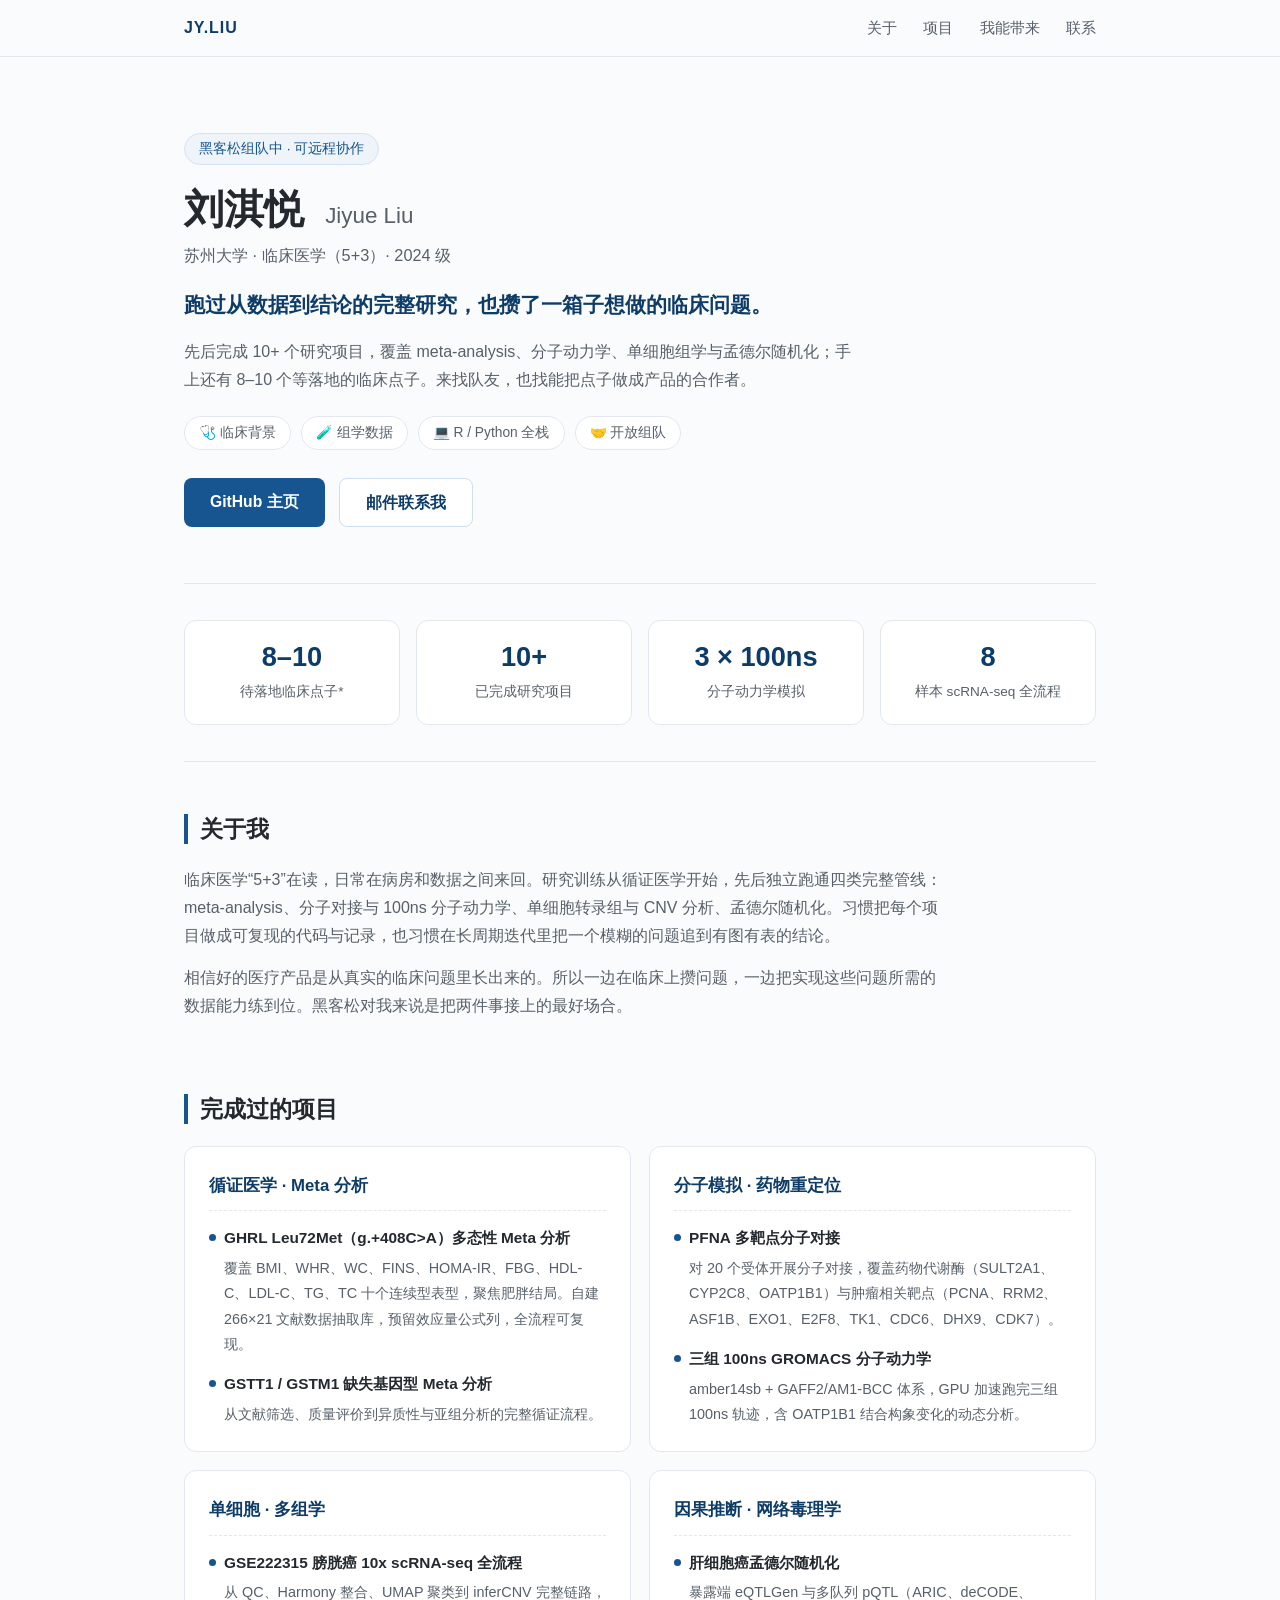
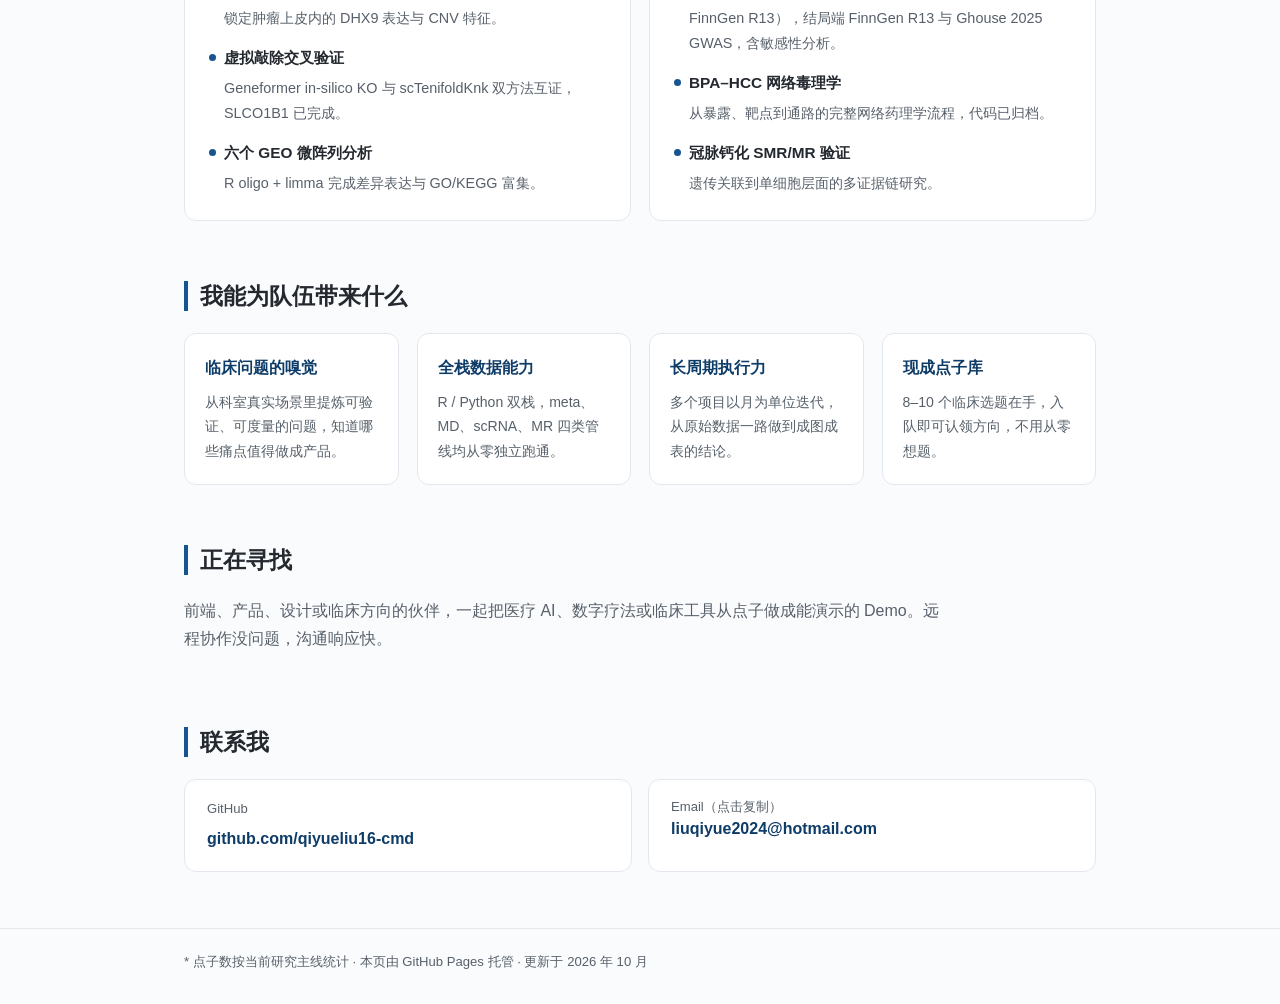
==== index.html @ ff5a7d8f "Hackathon team-up intro page" ====
<!DOCTYPE html>
<html lang="zh-CN">
<head>
    <meta charset="UTF-8">
    <meta name="viewport" content="width=device-width, initial-scale=1.0">
    <meta name="description" content="刘淇悦（Jiyue Liu）—— 苏州大学临床医学（5+3）学生，10+ 个已完成研究项目，8–10 个待落地临床点子，黑客松组队中。">
    <meta property="og:title" content="刘淇悦 Jiyue Liu · 黑客松组队自我介绍">
    <meta property="og:description" content="临床背景 + 组学数据全栈，10+ 个完成项目，8–10 个等落地的临床点子。">
    <meta property="og:type" content="profile">
    <title>刘淇悦 Jiyue Liu · 黑客松组队自我介绍</title>
    <link rel="stylesheet" href="styles.css">
</head>
<body>
    <nav class="topnav">
        <div class="wrap nav-inner">
            <a class="brand" href="#top">JY.LIU</a>
            <div class="nav-links">
                <a href="#about">关于</a>
                <a href="#projects">项目</a>
                <a href="#offer">我能带来</a>
                <a href="#contact">联系</a>
            </div>
        </div>
    </nav>

    <main class="wrap" id="top">
        <!-- Hero -->
        <section class="hero reveal">
            <p class="hero-kicker">黑客松组队中 · 可远程协作</p>
            <h1>刘淇悦 <span class="en">Jiyue Liu</span></h1>
            <p class="hero-role">苏州大学 · 临床医学（5+3）· 2024 级</p>
            <p class="hero-line">跑过从数据到结论的完整研究，也攒了一箱子想做的临床问题。</p>
            <p class="hero-sub">先后完成 10+ 个研究项目，覆盖 meta-analysis、分子动力学、单细胞组学与孟德尔随机化；手上还有 8–10 个等落地的临床点子。来找队友，也找能把点子做成产品的合作者。</p>
            <div class="hero-tags">
                <span class="tag">🩺 临床背景</span>
                <span class="tag">🧪 组学数据</span>
                <span class="tag">💻 R / Python 全栈</span>
                <span class="tag">🤝 开放组队</span>
            </div>
            <div class="hero-cta">
                <a class="btn btn-primary" href="https://github.com/qiyueliu16-cmd" target="_blank" rel="noopener">GitHub 主页</a>
                <a class="btn btn-ghost" href="mailto:liuqiyue2024@hotmail.com?subject=黑客松组队">邮件联系我</a>
            </div>
        </section>

        <!-- Stats -->
        <section class="stats reveal">
            <div class="stat">
                <span class="stat-num">8–10</span>
                <span class="stat-label">待落地临床点子*</span>
            </div>
            <div class="stat">
                <span class="stat-num">10+</span>
                <span class="stat-label">已完成研究项目</span>
            </div>
            <div class="stat">
                <span class="stat-num">3 × 100ns</span>
                <span class="stat-label">分子动力学模拟</span>
            </div>
            <div class="stat">
                <span class="stat-num">8</span>
                <span class="stat-label">样本 scRNA-seq 全流程</span>
            </div>
        </section>

        <!-- About -->
        <section id="about" class="section reveal">
            <h2>关于我</h2>
            <p class="prose">临床医学“5+3”在读，日常在病房和数据之间来回。研究训练从循证医学开始，先后独立跑通四类完整管线：meta-analysis、分子对接与 100ns 分子动力学、单细胞转录组与 CNV 分析、孟德尔随机化。习惯把每个项目做成可复现的代码与记录，也习惯在长周期迭代里把一个模糊的问题追到有图有表的结论。</p>
            <p class="prose">相信好的医疗产品是从真实的临床问题里长出来的。所以一边在临床上攒问题，一边把实现这些问题所需的数据能力练到位。黑客松对我来说是把两件事接上的最好场合。</p>
        </section>

        <!-- Projects -->
        <section id="projects" class="section reveal">
            <h2>完成过的项目</h2>
            <div class="grid">
                <article class="card">
                    <h3>循证医学 · Meta 分析</h3>
                    <div class="proj">
                        <h4>GHRL Leu72Met（g.+408C>A）多态性 Meta 分析</h4>
                        <p>覆盖 BMI、WHR、WC、FINS、HOMA-IR、FBG、HDL-C、LDL-C、TG、TC 十个连续型表型，聚焦肥胖结局。自建 266×21 文献数据抽取库，预留效应量公式列，全流程可复现。</p>
                    </div>
                    <div class="proj">
                        <h4>GSTT1 / GSTM1 缺失基因型 Meta 分析</h4>
                        <p>从文献筛选、质量评价到异质性与亚组分析的完整循证流程。</p>
                    </div>
                </article>

                <article class="card">
                    <h3>分子模拟 · 药物重定位</h3>
                    <div class="proj">
                        <h4>PFNA 多靶点分子对接</h4>
                        <p>对 20 个受体开展分子对接，覆盖药物代谢酶（SULT2A1、CYP2C8、OATP1B1）与肿瘤相关靶点（PCNA、RRM2、ASF1B、EXO1、E2F8、TK1、CDC6、DHX9、CDK7）。</p>
                    </div>
                    <div class="proj">
                        <h4>三组 100ns GROMACS 分子动力学</h4>
                        <p>amber14sb + GAFF2/AM1-BCC 体系，GPU 加速跑完三组 100ns 轨迹，含 OATP1B1 结合构象变化的动态分析。</p>
                    </div>
                </article>

                <article class="card">
                    <h3>单细胞 · 多组学</h3>
                    <div class="proj">
                        <h4>GSE222315 膀胱癌 10x scRNA-seq 全流程</h4>
                        <p>从 QC、Harmony 整合、UMAP 聚类到 inferCNV 完整链路，锁定肿瘤上皮内的 DHX9 表达与 CNV 特征。</p>
                    </div>
                    <div class="proj">
                        <h4>虚拟敲除交叉验证</h4>
                        <p>Geneformer in-silico KO 与 scTenifoldKnk 双方法互证，SLCO1B1 已完成。</p>
                    </div>
                    <div class="proj">
                        <h4>六个 GEO 微阵列分析</h4>
                        <p>R oligo + limma 完成差异表达与 GO/KEGG 富集。</p>
                    </div>
                </article>

                <article class="card">
                    <h3>因果推断 · 网络毒理学</h3>
                    <div class="proj">
                        <h4>肝细胞癌孟德尔随机化</h4>
                        <p>暴露端 eQTLGen 与多队列 pQTL（ARIC、deCODE、FinnGen R13），结局端 FinnGen R13 与 Ghouse 2025 GWAS，含敏感性分析。</p>
                    </div>
                    <div class="proj">
                        <h4>BPA–HCC 网络毒理学</h4>
                        <p>从暴露、靶点到通路的完整网络药理学流程，代码已归档。</p>
                    </div>
                    <div class="proj">
                        <h4>冠脉钙化 SMR/MR 验证</h4>
                        <p>遗传关联到单细胞层面的多证据链研究。</p>
                    </div>
                </article>
            </div>
        </section>

        <!-- Offer -->
        <section id="offer" class="section reveal">
            <h2>我能为队伍带来什么</h2>
            <div class="grid grid-4">
                <div class="offer">
                    <h4>临床问题的嗅觉</h4>
                    <p>从科室真实场景里提炼可验证、可度量的问题，知道哪些痛点值得做成产品。</p>
                </div>
                <div class="offer">
                    <h4>全栈数据能力</h4>
                    <p>R / Python 双栈，meta、MD、scRNA、MR 四类管线均从零独立跑通。</p>
                </div>
                <div class="offer">
                    <h4>长周期执行力</h4>
                    <p>多个项目以月为单位迭代，从原始数据一路做到成图成表的结论。</p>
                </div>
                <div class="offer">
                    <h4>现成点子库</h4>
                    <p>8–10 个临床选题在手，入队即可认领方向，不用从零想题。</p>
                </div>
            </div>
        </section>

        <!-- Looking for -->
        <section class="section reveal">
            <h2>正在寻找</h2>
            <p class="prose">前端、产品、设计或临床方向的伙伴，一起把医疗 AI、数字疗法或临床工具从点子做成能演示的 Demo。远程协作没问题，沟通响应快。</p>
        </section>

        <!-- Contact -->
        <section id="contact" class="section contact reveal">
            <h2>联系我</h2>
            <div class="contact-row">
                <a class="contact-item" href="https://github.com/qiyueliu16-cmd" target="_blank" rel="noopener">
                    <span class="contact-label">GitHub</span>
                    <span class="contact-value">github.com/qiyueliu16-cmd</span>
                </a>
                <button class="contact-item" id="copyEmail" type="button">
                    <span class="contact-label">Email（点击复制）</span>
                    <span class="contact-value">liuqiyue2024@hotmail.com</span>
                </button>
            </div>
        </section>
    </main>

    <footer class="footer">
        <div class="wrap">
            <p>* 点子数按当前研究主线统计 · 本页由 GitHub Pages 托管 · 更新于 2026 年 10 月</p>
        </div>
    </footer>

    <script src="script.js"></script>
</body>
</html>
---- styles.css ----
:root {
    --accent: #16558f;
    --accent-deep: #0e3c68;
    --accent-soft: #eef4fa;
    --text: #24292f;
    --text-soft: #57606a;
    --line: #e3e8ee;
    --bg: #fafbfc;
    --card: #ffffff;
    --radius: 12px;
}

* {
    margin: 0;
    padding: 0;
    box-sizing: border-box;
}

html {
    scroll-behavior: smooth;
}

body {
    font-family: -apple-system, BlinkMacSystemFont, "PingFang SC", "Hiragino Sans GB", "Microsoft YaHei", "Segoe UI", sans-serif;
    color: var(--text);
    background: var(--bg);
    line-height: 1.75;
    -webkit-font-smoothing: antialiased;
}

.wrap {
    max-width: 960px;
    margin: 0 auto;
    padding: 0 24px;
}

/* ---------- Top nav ---------- */
.topnav {
    position: sticky;
    top: 0;
    z-index: 10;
    background: rgba(250, 251, 252, 0.92);
    backdrop-filter: blur(8px);
    border-bottom: 1px solid var(--line);
}

.nav-inner {
    display: flex;
    justify-content: space-between;
    align-items: center;
    height: 56px;
}

.brand {
    font-weight: 700;
    letter-spacing: 0.06em;
    color: var(--accent-deep);
    text-decoration: none;
}

.nav-links a {
    margin-left: 22px;
    color: var(--text-soft);
    text-decoration: none;
    font-size: 0.92rem;
    transition: color 0.2s;
}

.nav-links a:hover {
    color: var(--accent);
}

/* ---------- Hero ---------- */
.hero {
    padding: 76px 0 56px;
    border-bottom: 1px solid var(--line);
}

.hero-kicker {
    display: inline-block;
    font-size: 0.85rem;
    color: var(--accent);
    background: var(--accent-soft);
    border: 1px solid #d5e4f2;
    border-radius: 999px;
    padding: 3px 14px;
    margin-bottom: 20px;
}

.hero h1 {
    font-size: 2.5rem;
    line-height: 1.2;
    margin-bottom: 8px;
}

.hero h1 .en {
    font-size: 1.4rem;
    font-weight: 500;
    color: var(--text-soft);
    margin-left: 10px;
}

.hero-role {
    color: var(--text-soft);
    font-size: 1.02rem;
    margin-bottom: 18px;
}

.hero-line {
    font-size: 1.3rem;
    font-weight: 600;
    color: var(--accent-deep);
    margin-bottom: 14px;
}

.hero-sub {
    max-width: 680px;
    color: var(--text-soft);
    margin-bottom: 22px;
}

.hero-tags {
    display: flex;
    flex-wrap: wrap;
    gap: 10px;
    margin-bottom: 28px;
}

.tag {
    font-size: 0.86rem;
    color: var(--text-soft);
    border: 1px solid var(--line);
    background: var(--card);
    border-radius: 999px;
    padding: 4px 14px;
}

.hero-cta {
    display: flex;
    flex-wrap: wrap;
    gap: 14px;
}

.btn {
    display: inline-block;
    text-decoration: none;
    font-size: 0.98rem;
    font-weight: 600;
    border-radius: 8px;
    padding: 10px 26px;
    transition: transform 0.15s, box-shadow 0.15s;
}

.btn:active {
    transform: translateY(1px);
}

.btn-primary {
    background: var(--accent);
    color: #fff;
}

.btn-primary:hover {
    background: var(--accent-deep);
    box-shadow: 0 4px 14px rgba(22, 85, 143, 0.25);
}

.btn-ghost {
    background: var(--card);
    color: var(--accent-deep);
    border: 1px solid #cfdeee;
}

.btn-ghost:hover {
    border-color: var(--accent);
}

/* ---------- Stats ---------- */
.stats {
    display: grid;
    grid-template-columns: repeat(4, 1fr);
    gap: 16px;
    padding: 36px 0;
    border-bottom: 1px solid var(--line);
}

.stat {
    background: var(--card);
    border: 1px solid var(--line);
    border-radius: var(--radius);
    padding: 20px 18px;
    text-align: center;
}

.stat-num {
    display: block;
    font-size: 1.7rem;
    font-weight: 700;
    color: var(--accent-deep);
    line-height: 1.2;
}

.stat-label {
    display: block;
    font-size: 0.85rem;
    color: var(--text-soft);
    margin-top: 6px;
}

/* ---------- Sections ---------- */
.section {
    padding: 52px 0 8px;
}

.section h2 {
    font-size: 1.45rem;
    margin-bottom: 22px;
    padding-left: 12px;
    border-left: 4px solid var(--accent);
    line-height: 1.3;
}

.prose {
    max-width: 760px;
    color: var(--text-soft);
    margin-bottom: 14px;
}

/* ---------- Project cards ---------- */
.grid {
    display: grid;
    grid-template-columns: 1fr 1fr;
    gap: 18px;
}

.grid-4 {
    grid-template-columns: repeat(4, 1fr);
}

.card {
    background: var(--card);
    border: 1px solid var(--line);
    border-radius: var(--radius);
    padding: 24px;
}

.card > h3 {
    font-size: 1.05rem;
    color: var(--accent-deep);
    margin-bottom: 14px;
    padding-bottom: 10px;
    border-bottom: 1px dashed var(--line);
}

.proj + .proj {
    margin-top: 14px;
}

.proj h4 {
    font-size: 0.96rem;
    margin-bottom: 4px;
}

.proj h4::before {
    content: "";
    display: inline-block;
    width: 7px;
    height: 7px;
    border-radius: 50%;
    background: var(--accent);
    margin-right: 8px;
    vertical-align: 2px;
}

.proj p {
    font-size: 0.9rem;
    color: var(--text-soft);
    padding-left: 15px;
}

/* ---------- Offer ---------- */
.offer {
    background: var(--card);
    border: 1px solid var(--line);
    border-radius: var(--radius);
    padding: 20px;
}

.offer h4 {
    font-size: 0.98rem;
    color: var(--accent-deep);
    margin-bottom: 8px;
}

.offer p {
    font-size: 0.88rem;
    color: var(--text-soft);
}

/* ---------- Contact ---------- */
.contact {
    padding-bottom: 56px;
}

.contact-row {
    display: flex;
    flex-wrap: wrap;
    gap: 16px;
}

.contact-item {
    flex: 1;
    min-width: 260px;
    display: flex;
    flex-direction: column;
    gap: 4px;
    text-align: left;
    background: var(--card);
    border: 1px solid var(--line);
    border-radius: var(--radius);
    padding: 18px 22px;
    text-decoration: none;
    cursor: pointer;
    font-family: inherit;
    transition: border-color 0.2s;
}

.contact-item:hover {
    border-color: var(--accent);
}

.contact-label {
    font-size: 0.82rem;
    color: var(--text-soft);
}

.contact-value {
    font-size: 1rem;
    font-weight: 600;
    color: var(--accent-deep);
}

/* ---------- Footer ---------- */
.footer {
    border-top: 1px solid var(--line);
    padding: 22px 0 30px;
}

.footer p {
    font-size: 0.82rem;
    color: var(--text-soft);
}

/* ---------- Reveal animation ---------- */
.reveal {
    opacity: 0;
    transform: translateY(14px);
    transition: opacity 0.5s ease, transform 0.5s ease;
}

.reveal.visible {
    opacity: 1;
    transform: none;
}

/* ---------- Responsive ---------- */
@media (max-width: 760px) {
    .hero {
        padding: 52px 0 44px;
    }

    .hero h1 {
        font-size: 1.9rem;
    }

    .hero h1 .en {
        display: block;
        margin-left: 0;
        font-size: 1.1rem;
    }

    .hero-line {
        font-size: 1.12rem;
    }

    .stats {
        grid-template-columns: 1fr 1fr;
    }

    .grid,
    .grid-4 {
        grid-template-columns: 1fr;
    }

    .nav-links a {
        margin-left: 14px;
        font-size: 0.86rem;
    }
}
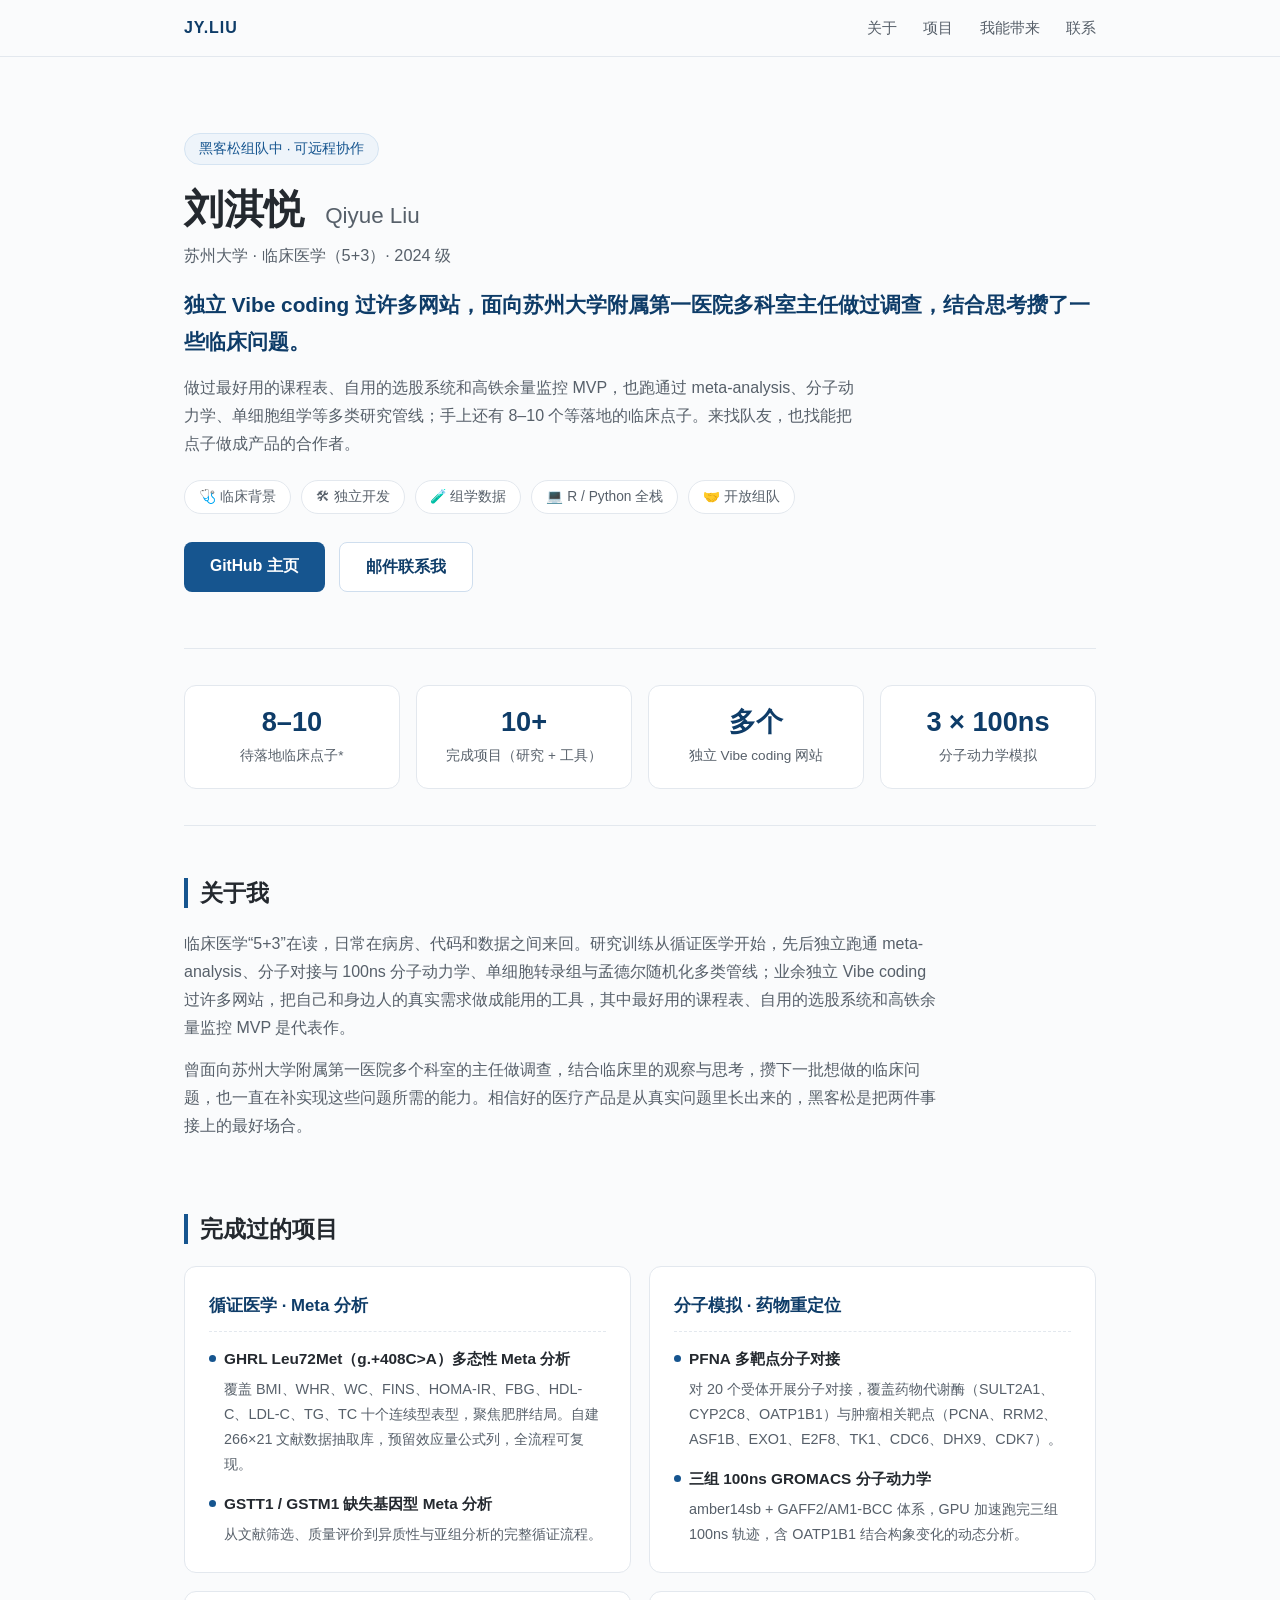
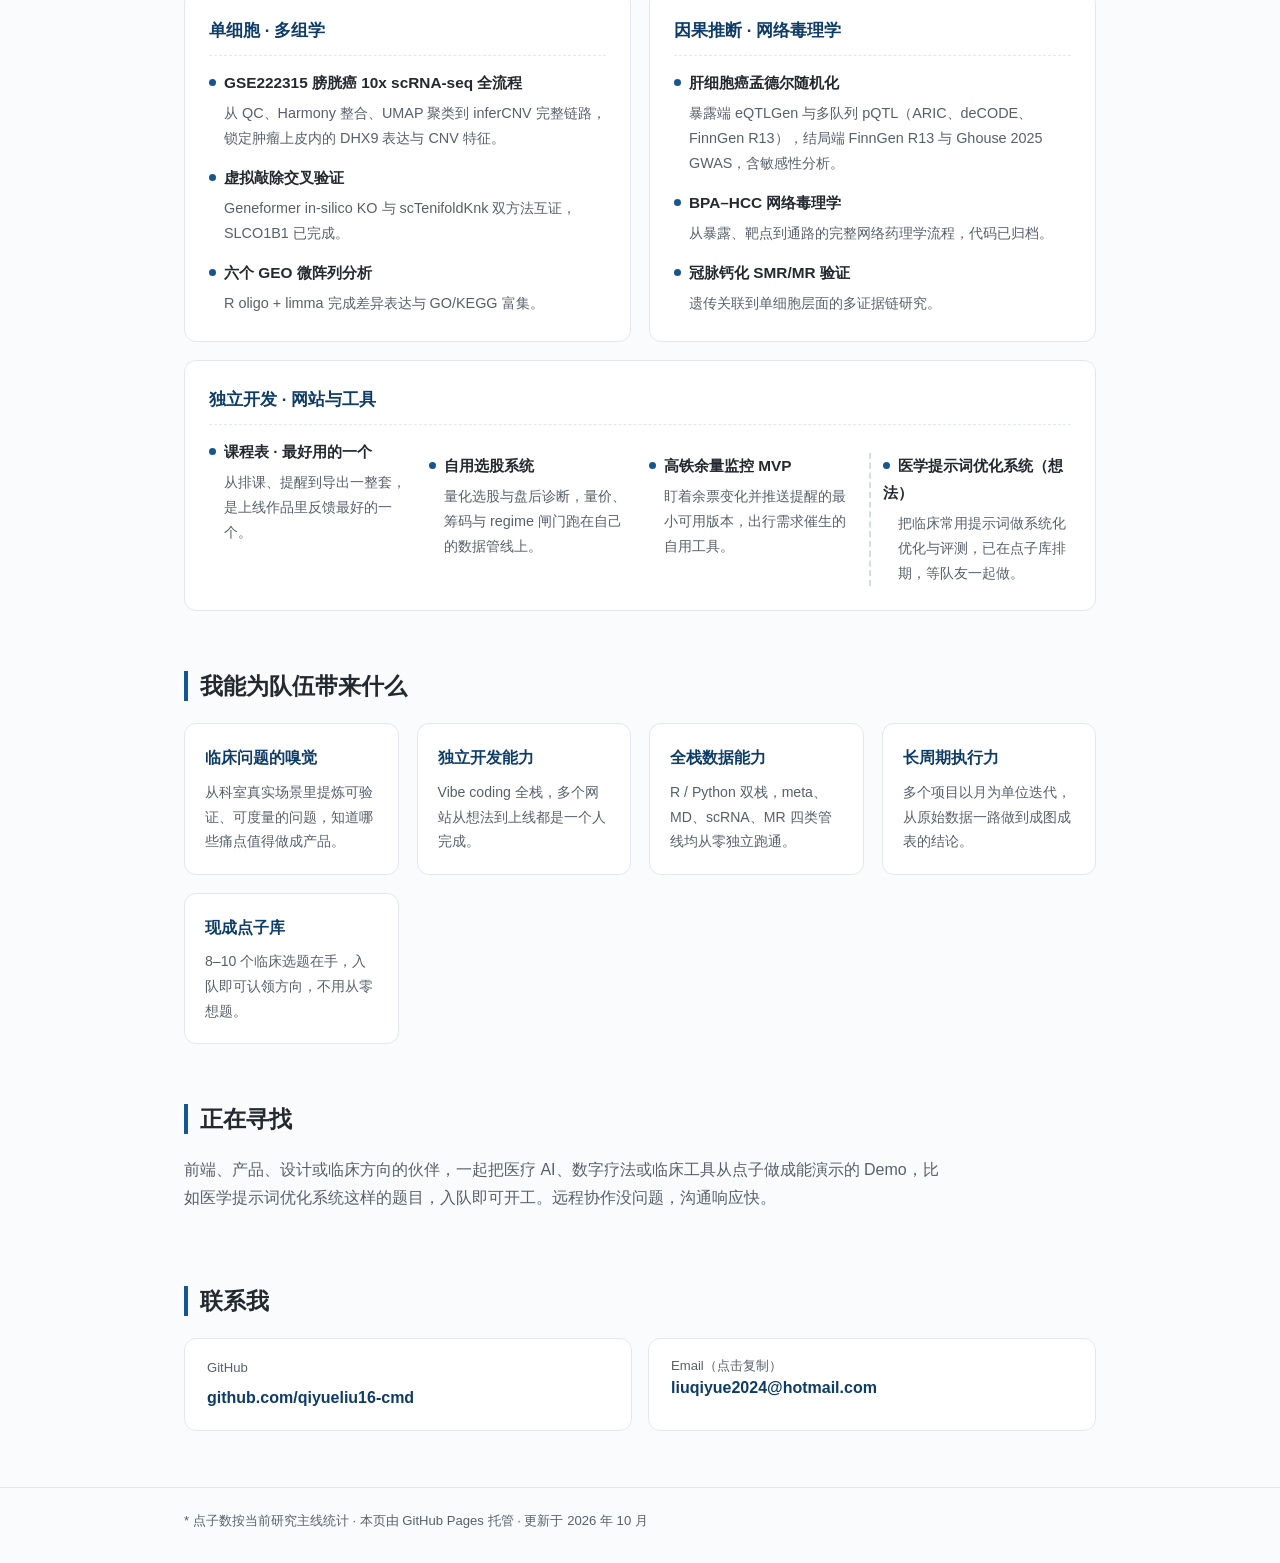
==== commit 22259deb: "Rename to Qiyue Liu; add web dev projects and clinical survey; rebalance content" ====
--- a/index.html
+++ b/index.html
@@ -3,11 +3,11 @@
 <head>
     <meta charset="UTF-8">
     <meta name="viewport" content="width=device-width, initial-scale=1.0">
-    <meta name="description" content="刘淇悦（Jiyue Liu）—— 苏州大学临床医学（5+3）学生，10+ 个已完成研究项目，8–10 个待落地临床点子，黑客松组队中。">
-    <meta property="og:title" content="刘淇悦 Jiyue Liu · 黑客松组队自我介绍">
-    <meta property="og:description" content="临床背景 + 组学数据全栈，10+ 个完成项目，8–10 个等落地的临床点子。">
+    <meta name="description" content="刘淇悦（Qiyue Liu）—— 苏州大学临床医学（5+3）学生，独立 Vibe coding 过多个网站，10+ 个完成项目，8–10 个待落地临床点子，黑客松组队中。">
+    <meta property="og:title" content="刘淇悦 Qiyue Liu · 黑客松组队自我介绍">
+    <meta property="og:description" content="独立开发 + 临床研究双栈，多个上线工具，8–10 个等落地的临床点子。">
     <meta property="og:type" content="profile">
-    <title>刘淇悦 Jiyue Liu · 黑客松组队自我介绍</title>
+    <title>刘淇悦 Qiyue Liu · 黑客松组队自我介绍</title>
     <link rel="stylesheet" href="styles.css">
 </head>
 <body>
@@ -27,12 +27,13 @@
         <!-- Hero -->
         <section class="hero reveal">
             <p class="hero-kicker">黑客松组队中 · 可远程协作</p>
-            <h1>刘淇悦 <span class="en">Jiyue Liu</span></h1>
+            <h1>刘淇悦 <span class="en">Qiyue Liu</span></h1>
             <p class="hero-role">苏州大学 · 临床医学（5+3）· 2024 级</p>
-            <p class="hero-line">跑过从数据到结论的完整研究，也攒了一箱子想做的临床问题。</p>
-            <p class="hero-sub">先后完成 10+ 个研究项目，覆盖 meta-analysis、分子动力学、单细胞组学与孟德尔随机化；手上还有 8–10 个等落地的临床点子。来找队友，也找能把点子做成产品的合作者。</p>
+            <p class="hero-line">独立 Vibe coding 过许多网站，面向苏州大学附属第一医院多科室主任做过调查，结合思考攒了一些临床问题。</p>
+            <p class="hero-sub">做过最好用的课程表、自用的选股系统和高铁余量监控 MVP，也跑通过 meta-analysis、分子动力学、单细胞组学等多类研究管线；手上还有 8–10 个等落地的临床点子。来找队友，也找能把点子做成产品的合作者。</p>
             <div class="hero-tags">
                 <span class="tag">🩺 临床背景</span>
+                <span class="tag">🛠 独立开发</span>
                 <span class="tag">🧪 组学数据</span>
                 <span class="tag">💻 R / Python 全栈</span>
                 <span class="tag">🤝 开放组队</span>
@@ -51,23 +52,23 @@
             </div>
             <div class="stat">
                 <span class="stat-num">10+</span>
-                <span class="stat-label">已完成研究项目</span>
+                <span class="stat-label">完成项目（研究 + 工具）</span>
+            </div>
+            <div class="stat">
+                <span class="stat-num">多个</span>
+                <span class="stat-label">独立 Vibe coding 网站</span>
             </div>
             <div class="stat">
                 <span class="stat-num">3 × 100ns</span>
                 <span class="stat-label">分子动力学模拟</span>
-            </div>
-            <div class="stat">
-                <span class="stat-num">8</span>
-                <span class="stat-label">样本 scRNA-seq 全流程</span>
             </div>
         </section>
 
         <!-- About -->
         <section id="about" class="section reveal">
             <h2>关于我</h2>
-            <p class="prose">临床医学“5+3”在读，日常在病房和数据之间来回。研究训练从循证医学开始，先后独立跑通四类完整管线：meta-analysis、分子对接与 100ns 分子动力学、单细胞转录组与 CNV 分析、孟德尔随机化。习惯把每个项目做成可复现的代码与记录，也习惯在长周期迭代里把一个模糊的问题追到有图有表的结论。</p>
-            <p class="prose">相信好的医疗产品是从真实的临床问题里长出来的。所以一边在临床上攒问题，一边把实现这些问题所需的数据能力练到位。黑客松对我来说是把两件事接上的最好场合。</p>
+            <p class="prose">临床医学“5+3”在读，日常在病房、代码和数据之间来回。研究训练从循证医学开始，先后独立跑通 meta-analysis、分子对接与 100ns 分子动力学、单细胞转录组与孟德尔随机化多类管线；业余独立 Vibe coding 过许多网站，把自己和身边人的真实需求做成能用的工具，其中最好用的课程表、自用的选股系统和高铁余量监控 MVP 是代表作。</p>
+            <p class="prose">曾面向苏州大学附属第一医院多个科室的主任做调查，结合临床里的观察与思考，攒下一批想做的临床问题，也一直在补实现这些问题所需的能力。相信好的医疗产品是从真实问题里长出来的，黑客松是把两件事接上的最好场合。</p>
         </section>
 
         <!-- Projects -->
@@ -129,16 +130,42 @@
                         <p>遗传关联到单细胞层面的多证据链研究。</p>
                     </div>
                 </article>
+
+                <article class="card card-wide">
+                    <h3>独立开发 · 网站与工具</h3>
+                    <div class="dev-grid">
+                        <div class="proj">
+                            <h4>课程表 · 最好用的一个</h4>
+                            <p>从排课、提醒到导出一整套，是上线作品里反馈最好的一个。</p>
+                        </div>
+                        <div class="proj">
+                            <h4>自用选股系统</h4>
+                            <p>量化选股与盘后诊断，量价、筹码与 regime 闸门跑在自己的数据管线上。</p>
+                        </div>
+                        <div class="proj">
+                            <h4>高铁余量监控 MVP</h4>
+                            <p>盯着余票变化并推送提醒的最小可用版本，出行需求催生的自用工具。</p>
+                        </div>
+                        <div class="proj proj-idea">
+                            <h4>医学提示词优化系统（想法）</h4>
+                            <p>把临床常用提示词做系统化优化与评测，已在点子库排期，等队友一起做。</p>
+                        </div>
+                    </div>
+                </article>
             </div>
         </section>
 
         <!-- Offer -->
         <section id="offer" class="section reveal">
             <h2>我能为队伍带来什么</h2>
-            <div class="grid grid-4">
+            <div class="grid grid-offer">
                 <div class="offer">
                     <h4>临床问题的嗅觉</h4>
                     <p>从科室真实场景里提炼可验证、可度量的问题，知道哪些痛点值得做成产品。</p>
+                </div>
+                <div class="offer">
+                    <h4>独立开发能力</h4>
+                    <p>Vibe coding 全栈，多个网站从想法到上线都是一个人完成。</p>
                 </div>
                 <div class="offer">
                     <h4>全栈数据能力</h4>
@@ -158,7 +185,7 @@
         <!-- Looking for -->
         <section class="section reveal">
             <h2>正在寻找</h2>
-            <p class="prose">前端、产品、设计或临床方向的伙伴，一起把医疗 AI、数字疗法或临床工具从点子做成能演示的 Demo。远程协作没问题，沟通响应快。</p>
+            <p class="prose">前端、产品、设计或临床方向的伙伴，一起把医疗 AI、数字疗法或临床工具从点子做成能演示的 Demo，比如医学提示词优化系统这样的题目，入队即可开工。远程协作没问题，沟通响应快。</p>
         </section>
 
         <!-- Contact -->
--- a/styles.css
+++ b/styles.css
@@ -237,6 +237,25 @@
     grid-template-columns: repeat(4, 1fr);
 }
 
+.grid-offer {
+    grid-template-columns: repeat(auto-fit, minmax(200px, 1fr));
+}
+
+.card-wide {
+    grid-column: 1 / -1;
+}
+
+.dev-grid {
+    display: grid;
+    grid-template-columns: repeat(4, 1fr);
+    gap: 18px;
+}
+
+.proj-idea {
+    border-left: 2px dashed #cfdeee;
+    padding-left: 12px;
+}
+
 .card {
     background: var(--card);
     border: 1px solid var(--line);
@@ -364,6 +383,12 @@
 }
 
 /* ---------- Responsive ---------- */
+@media (max-width: 520px) {
+    .dev-grid {
+        grid-template-columns: 1fr;
+    }
+}
+
 @media (max-width: 760px) {
     .hero {
         padding: 52px 0 44px;
@@ -392,6 +417,10 @@
         grid-template-columns: 1fr;
     }
 
+    .dev-grid {
+        grid-template-columns: 1fr 1fr;
+    }
+
     .nav-links a {
         margin-left: 14px;
         font-size: 0.86rem;
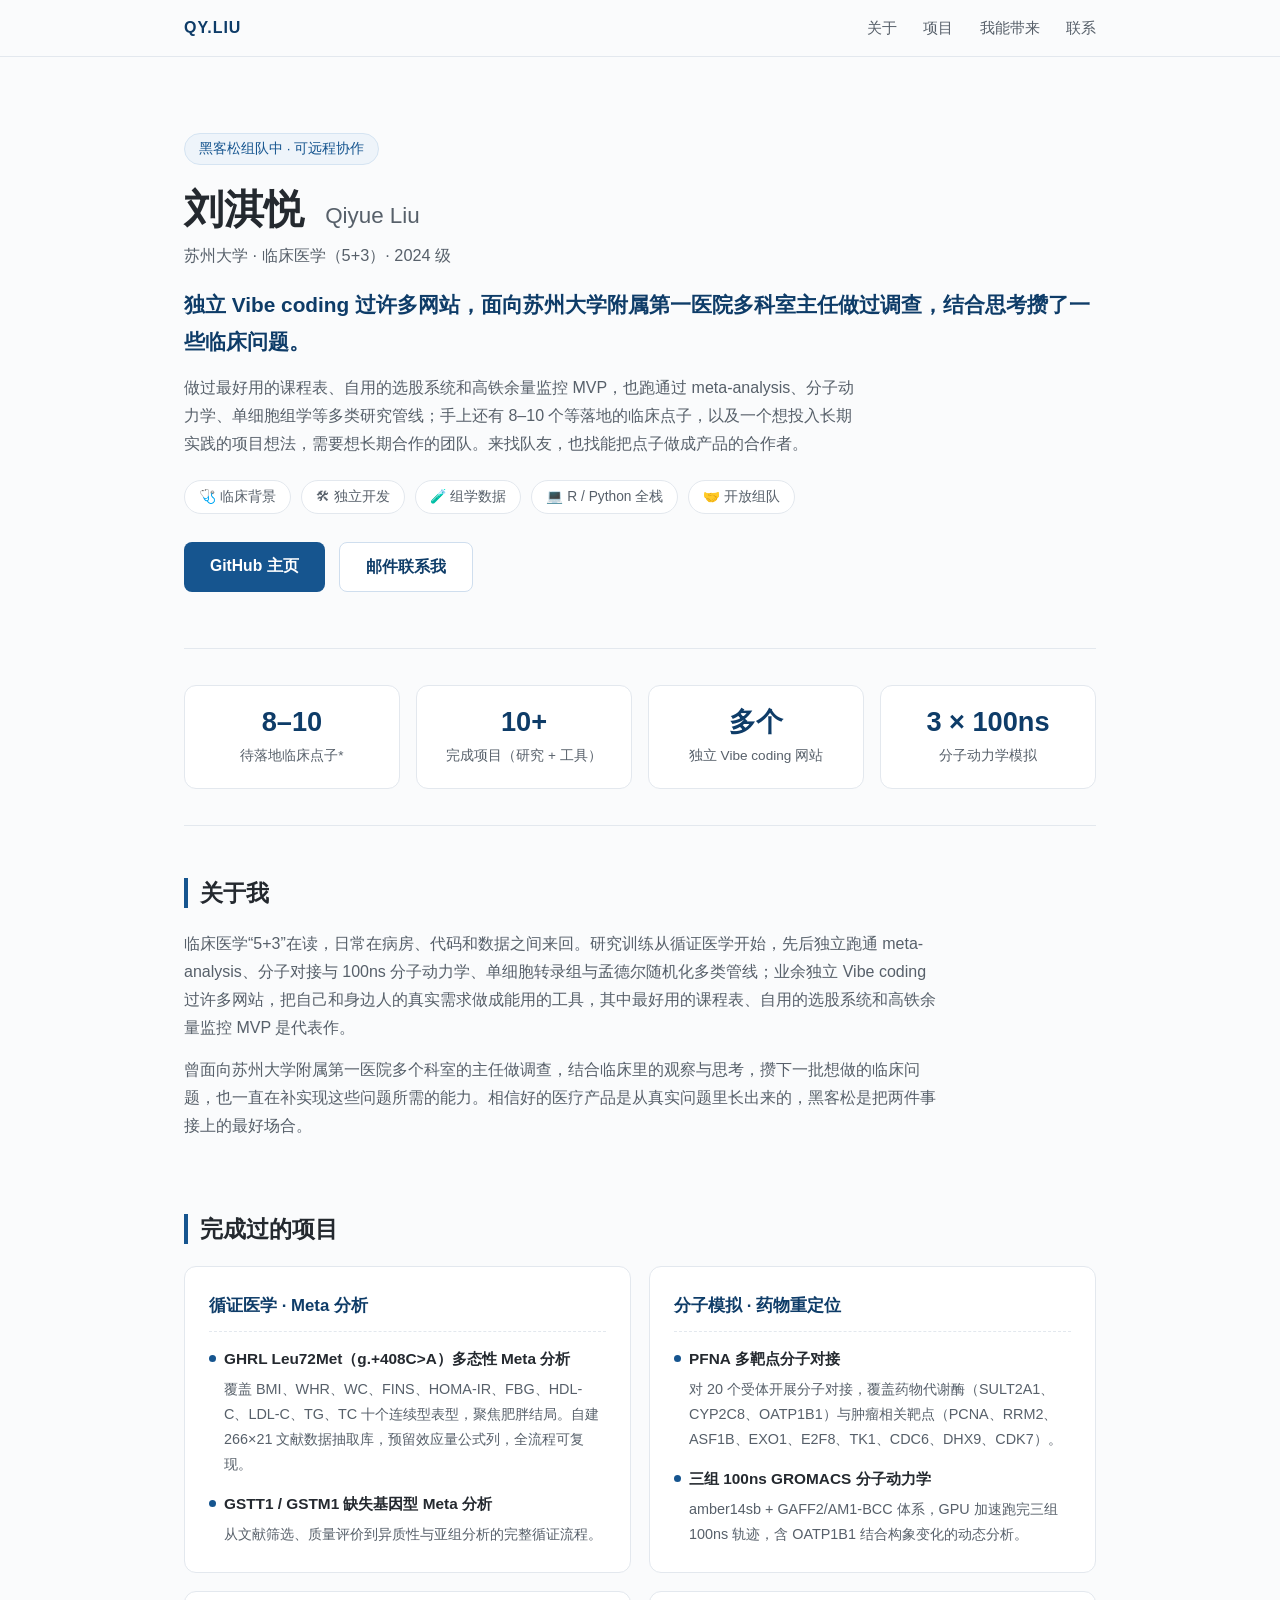
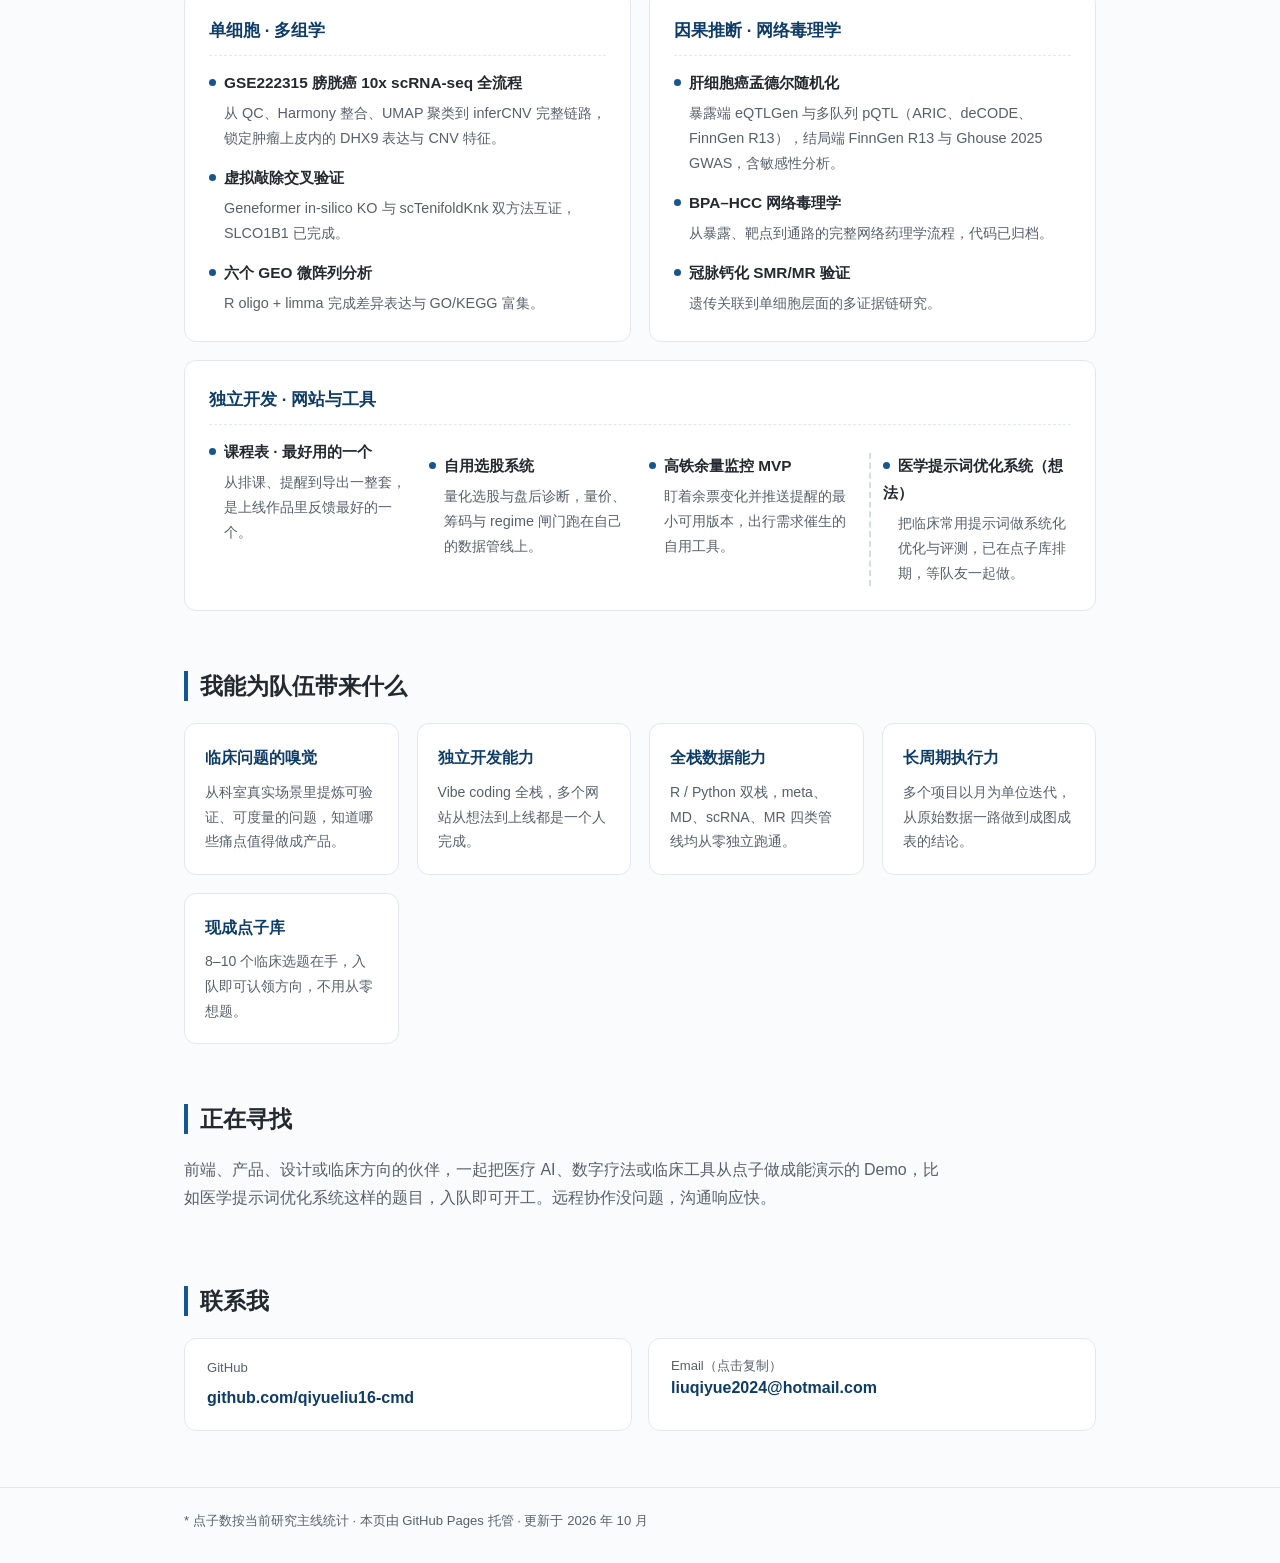
==== commit 5f7ecdb0: "Brand QY.LIU; add long-term project idea line to hero" ====
--- a/index.html
+++ b/index.html
@@ -13,7 +13,7 @@
 <body>
     <nav class="topnav">
         <div class="wrap nav-inner">
-            <a class="brand" href="#top">JY.LIU</a>
+            <a class="brand" href="#top">QY.LIU</a>
             <div class="nav-links">
                 <a href="#about">关于</a>
                 <a href="#projects">项目</a>
@@ -30,7 +30,7 @@
             <h1>刘淇悦 <span class="en">Qiyue Liu</span></h1>
             <p class="hero-role">苏州大学 · 临床医学（5+3）· 2024 级</p>
             <p class="hero-line">独立 Vibe coding 过许多网站，面向苏州大学附属第一医院多科室主任做过调查，结合思考攒了一些临床问题。</p>
-            <p class="hero-sub">做过最好用的课程表、自用的选股系统和高铁余量监控 MVP，也跑通过 meta-analysis、分子动力学、单细胞组学等多类研究管线；手上还有 8–10 个等落地的临床点子。来找队友，也找能把点子做成产品的合作者。</p>
+            <p class="hero-sub">做过最好用的课程表、自用的选股系统和高铁余量监控 MVP，也跑通过 meta-analysis、分子动力学、单细胞组学等多类研究管线；手上还有 8–10 个等落地的临床点子，以及一个想投入长期实践的项目想法，需要想长期合作的团队。来找队友，也找能把点子做成产品的合作者。</p>
             <div class="hero-tags">
                 <span class="tag">🩺 临床背景</span>
                 <span class="tag">🛠 独立开发</span>
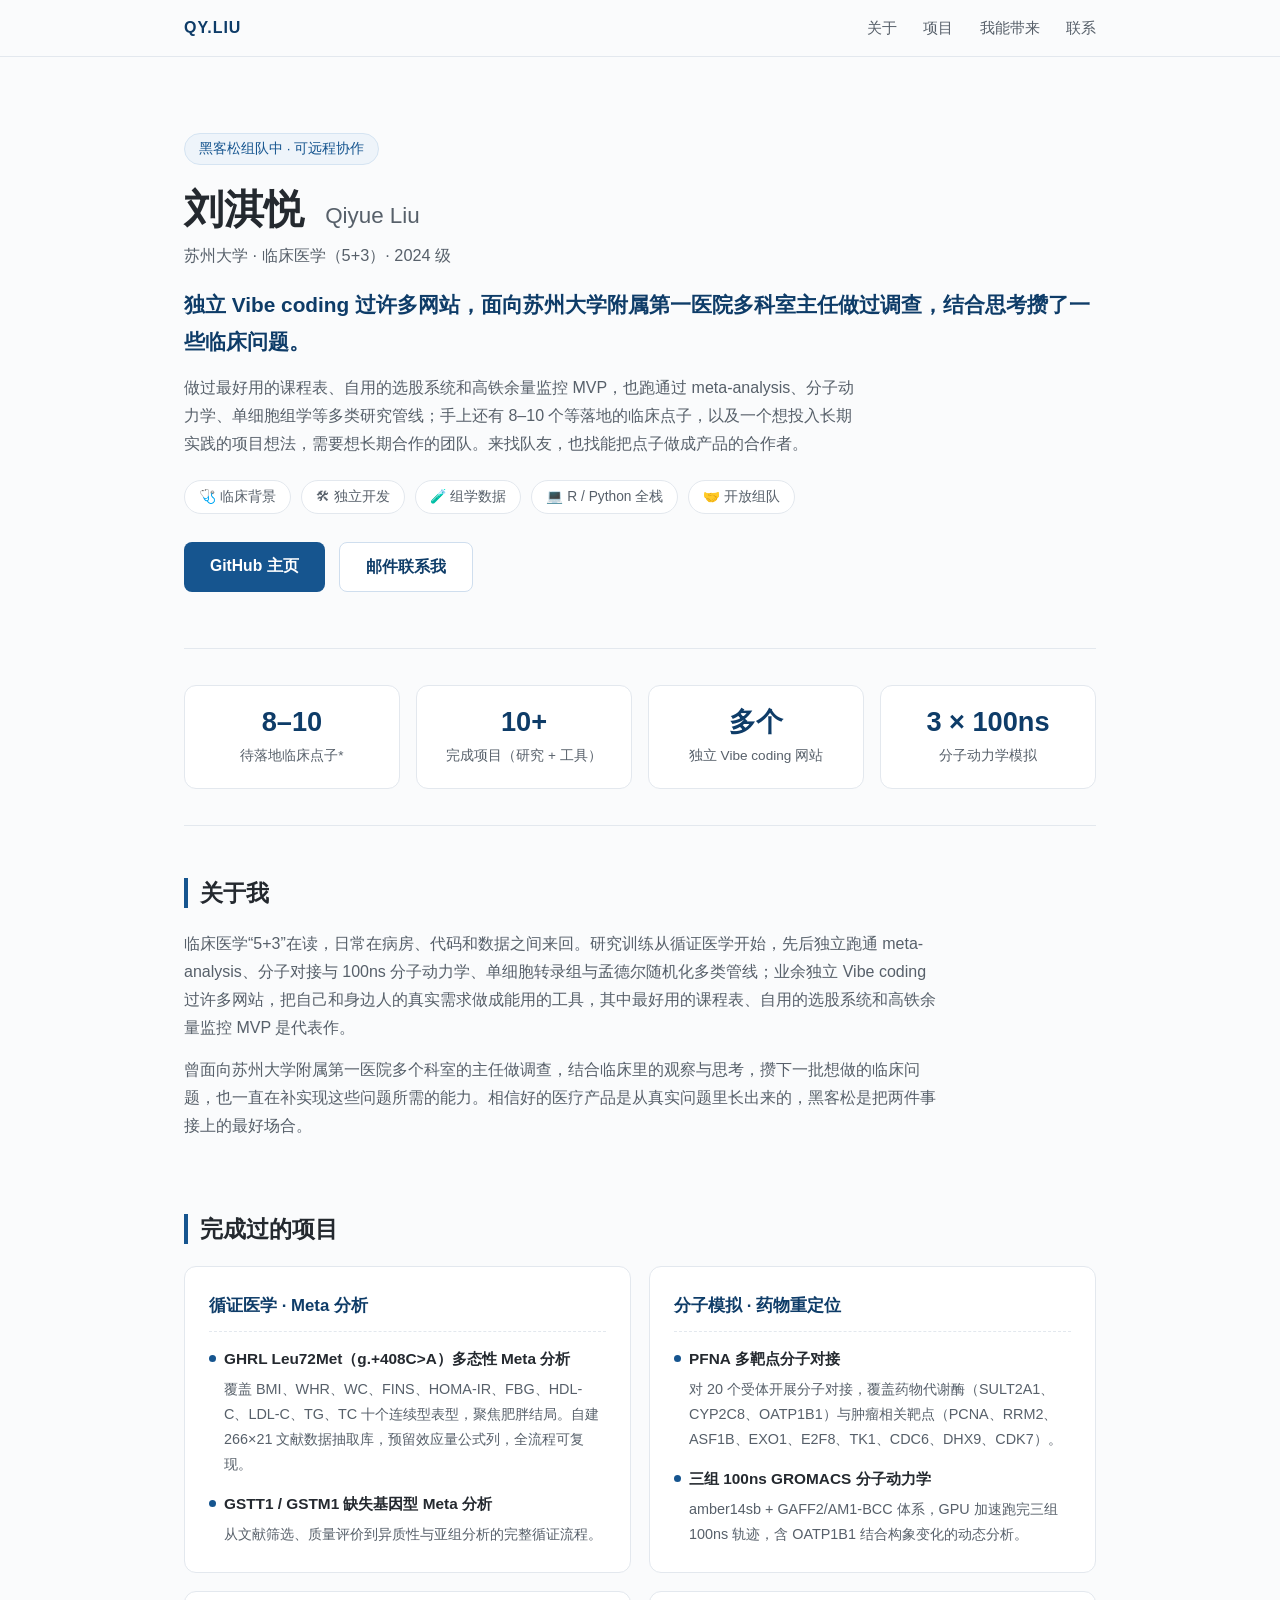
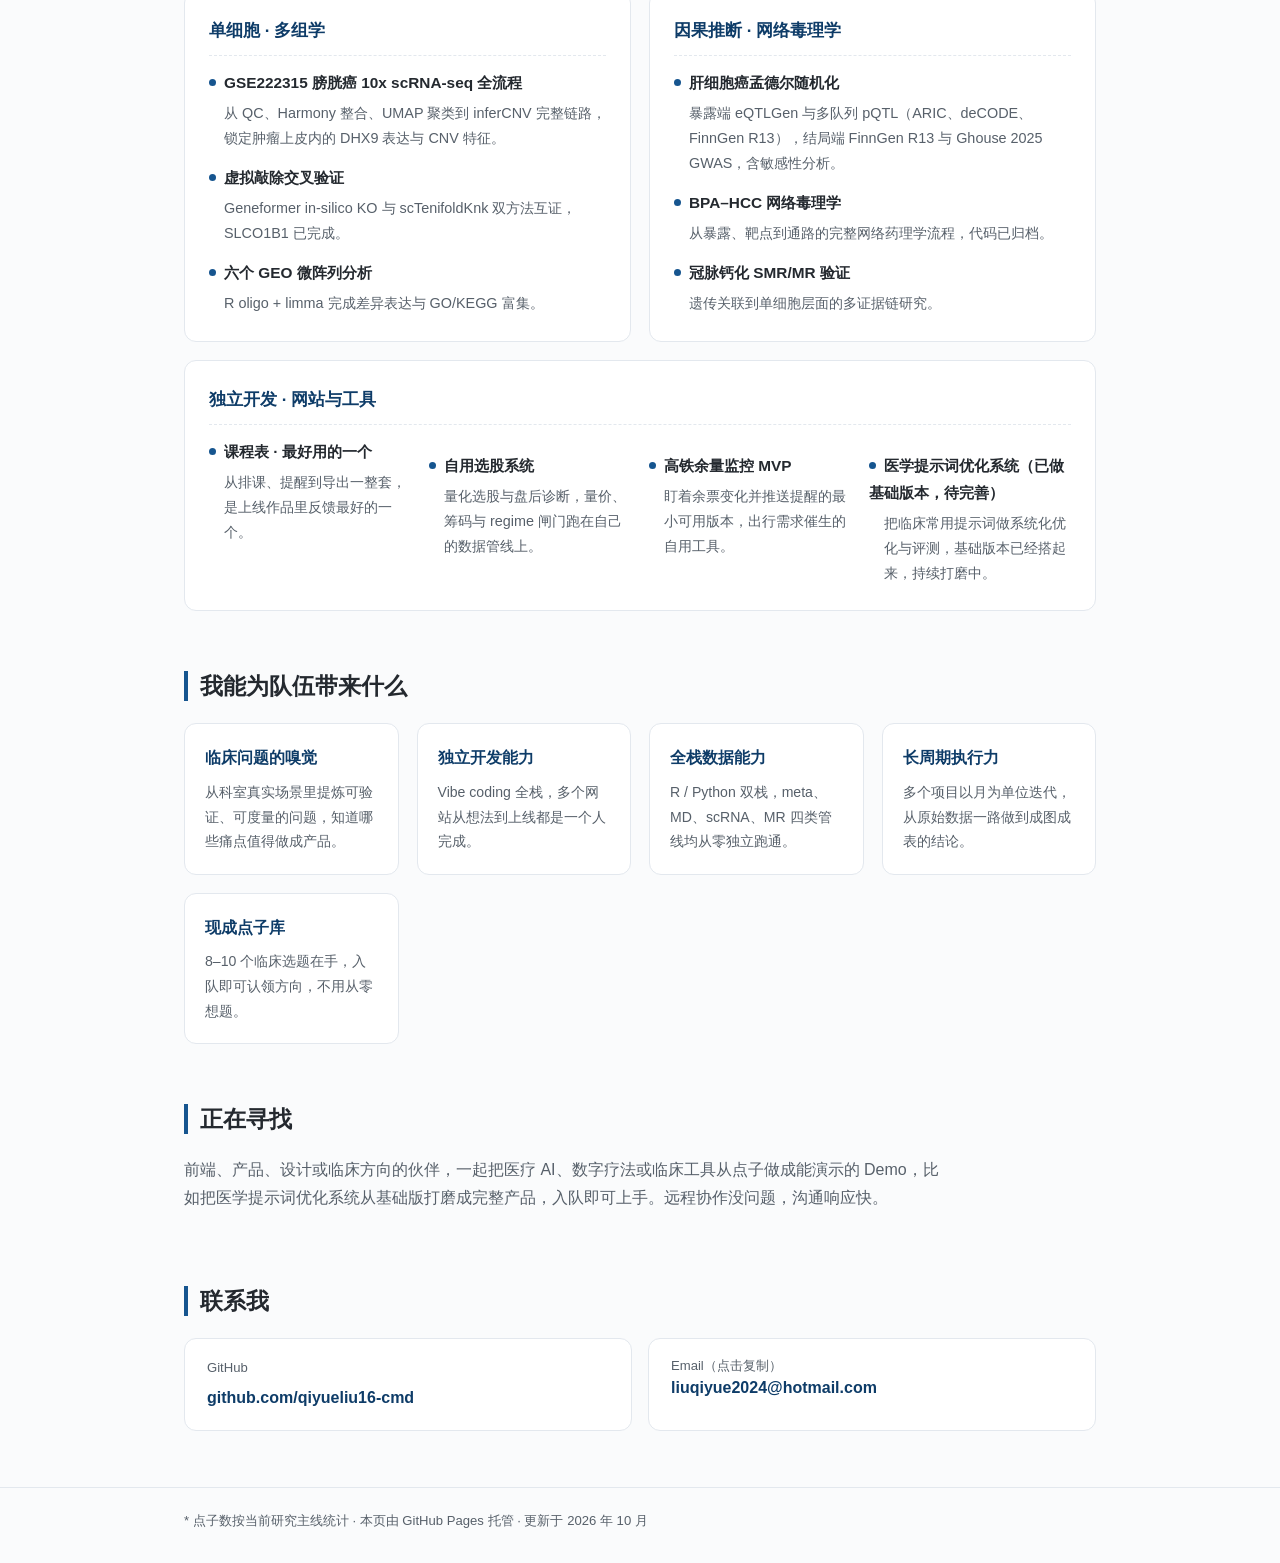
==== commit 157933f2: "Medical prompt optimizer: idea -> basic version built, polishing" ====
--- a/index.html
+++ b/index.html
@@ -146,9 +146,9 @@
                             <h4>高铁余量监控 MVP</h4>
                             <p>盯着余票变化并推送提醒的最小可用版本，出行需求催生的自用工具。</p>
                         </div>
-                        <div class="proj proj-idea">
-                            <h4>医学提示词优化系统（想法）</h4>
-                            <p>把临床常用提示词做系统化优化与评测，已在点子库排期，等队友一起做。</p>
+                        <div class="proj">
+                            <h4>医学提示词优化系统（已做基础版本，待完善）</h4>
+                            <p>把临床常用提示词做系统化优化与评测，基础版本已经搭起来，持续打磨中。</p>
                         </div>
                     </div>
                 </article>
@@ -185,7 +185,7 @@
         <!-- Looking for -->
         <section class="section reveal">
             <h2>正在寻找</h2>
-            <p class="prose">前端、产品、设计或临床方向的伙伴，一起把医疗 AI、数字疗法或临床工具从点子做成能演示的 Demo，比如医学提示词优化系统这样的题目，入队即可开工。远程协作没问题，沟通响应快。</p>
+            <p class="prose">前端、产品、设计或临床方向的伙伴，一起把医疗 AI、数字疗法或临床工具从点子做成能演示的 Demo，比如把医学提示词优化系统从基础版打磨成完整产品，入队即可上手。远程协作没问题，沟通响应快。</p>
         </section>
 
         <!-- Contact -->
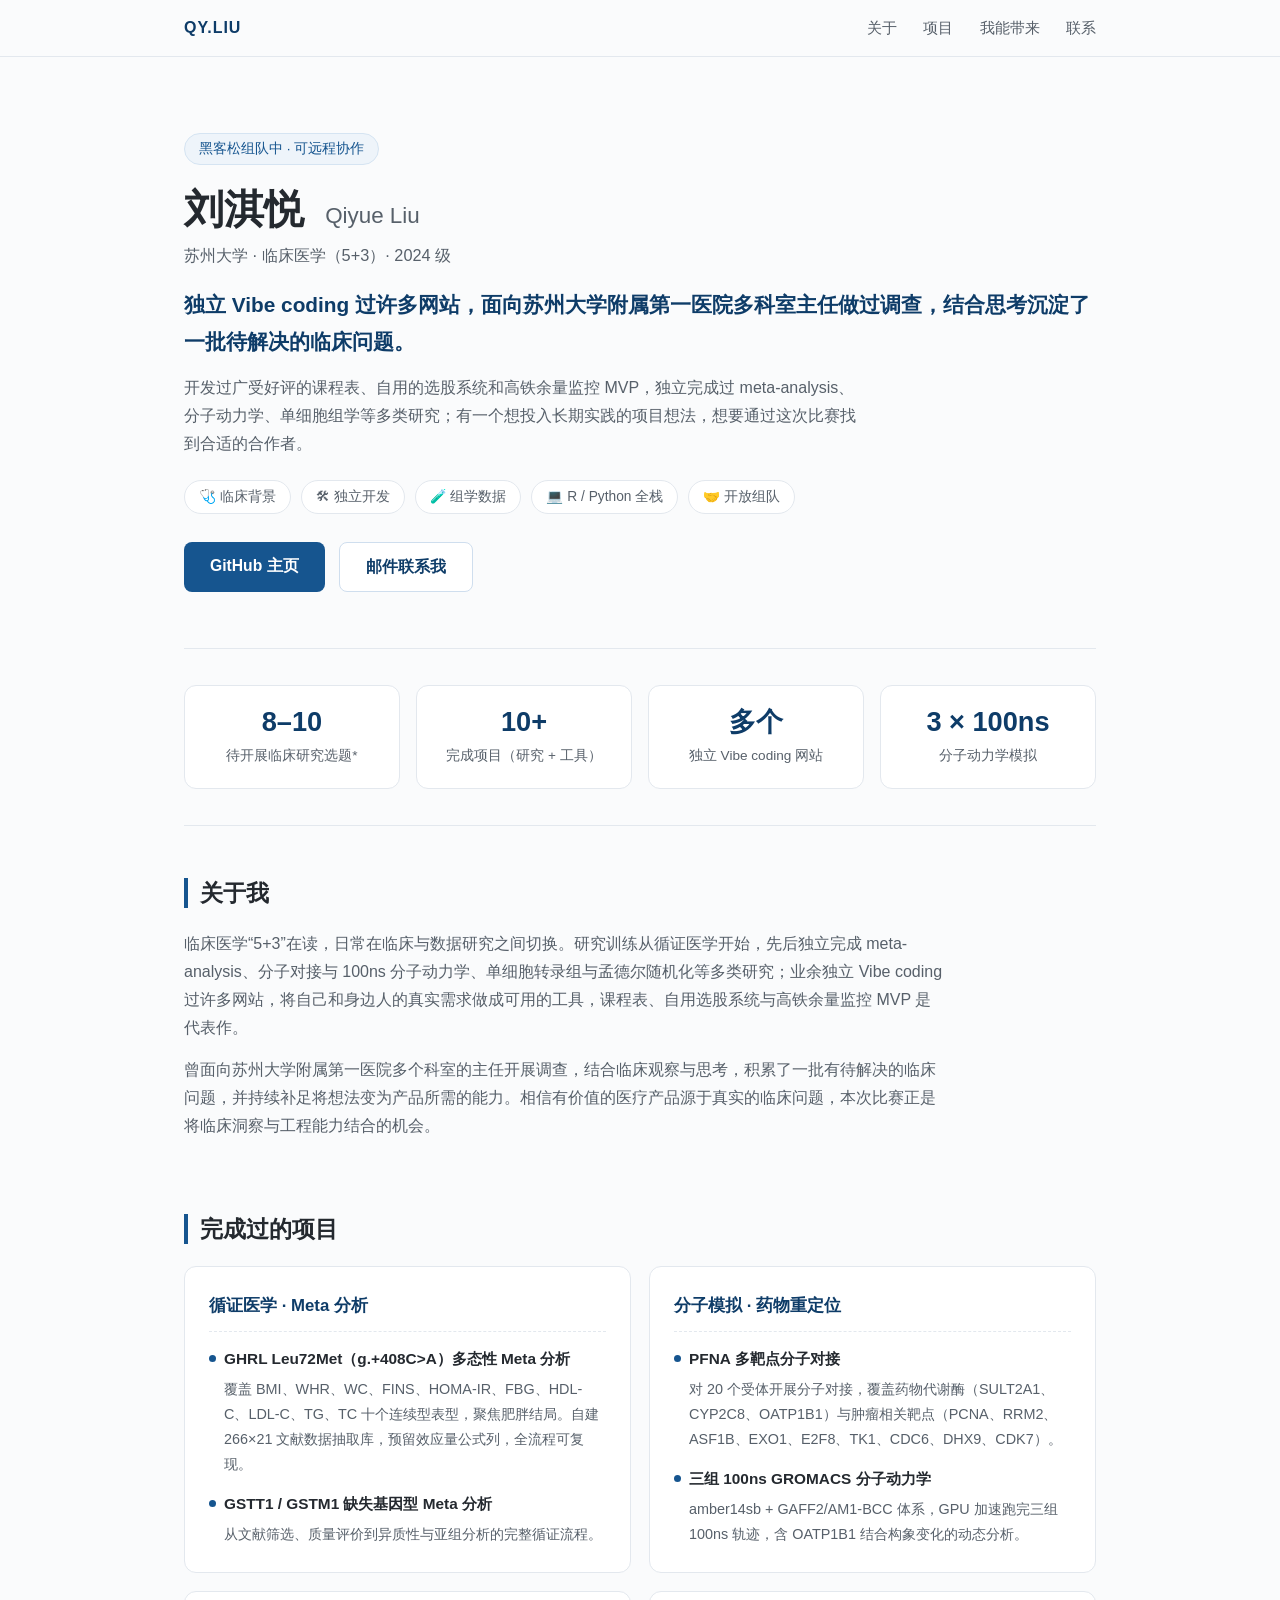
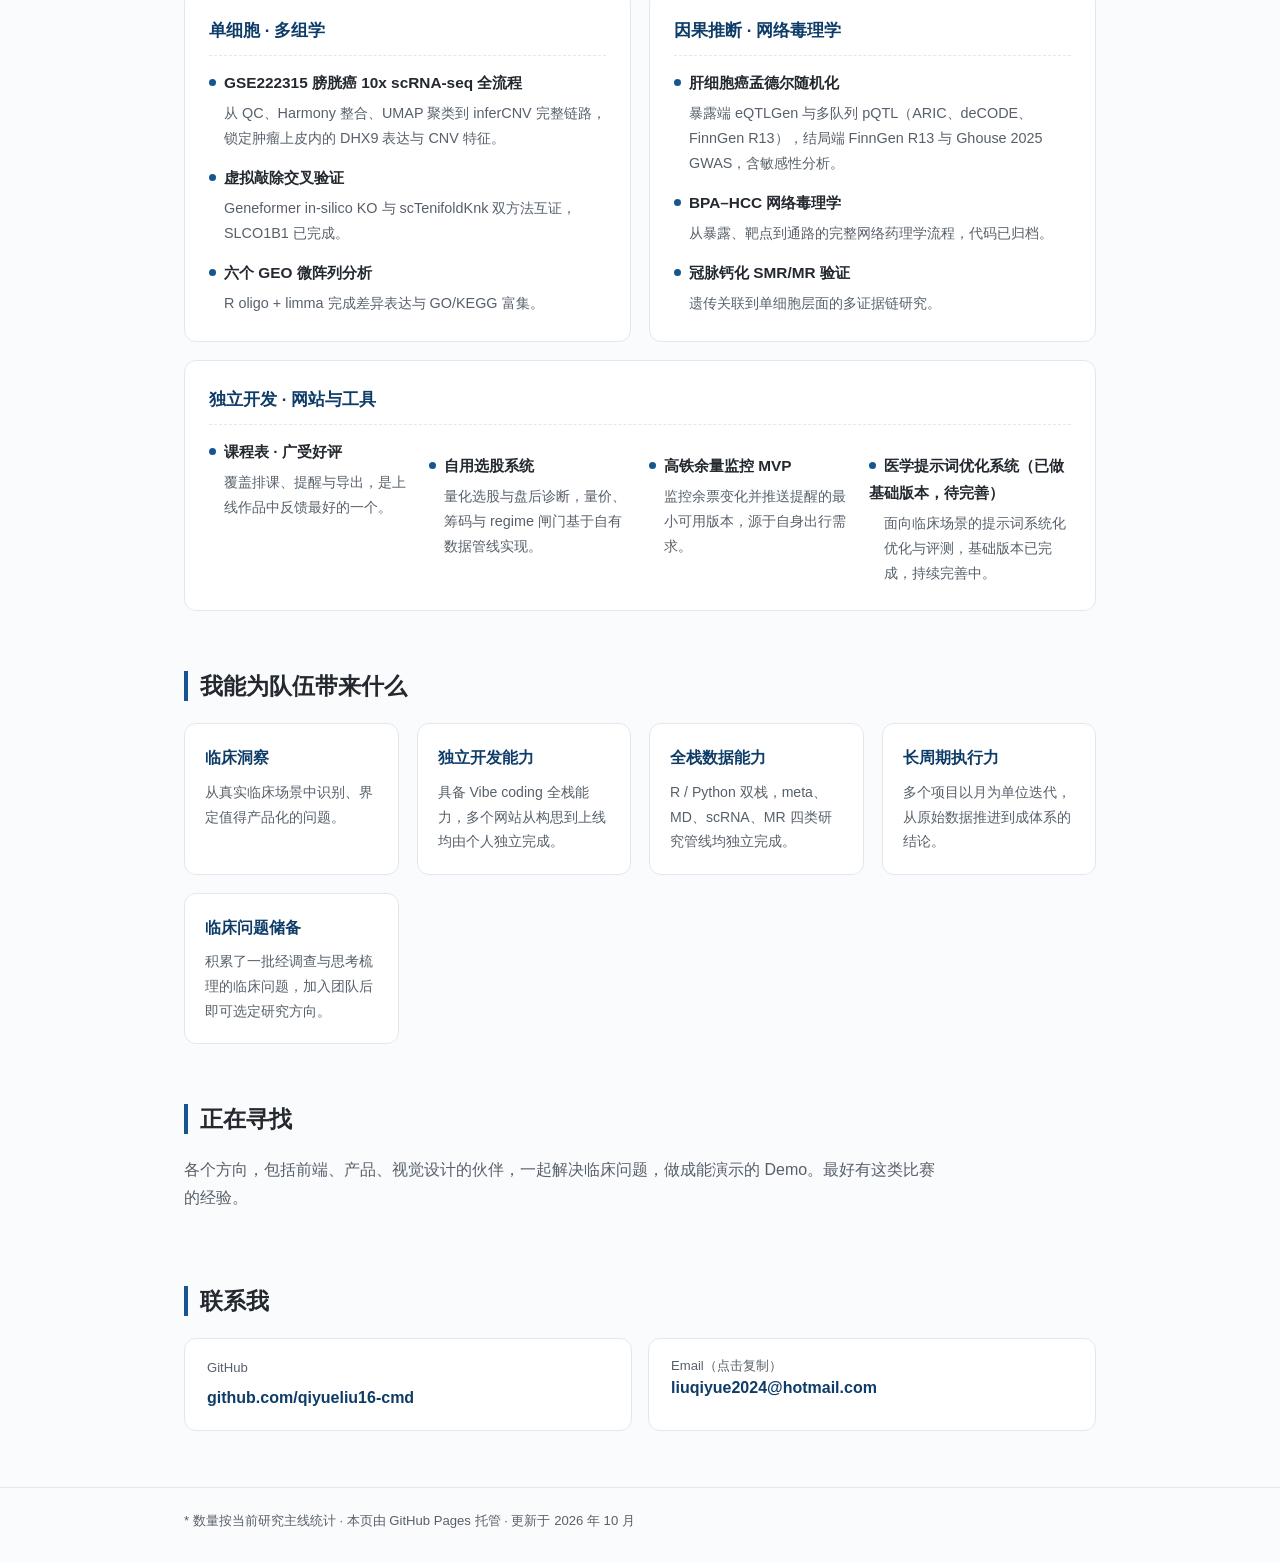
==== commit 7ca21f3f: "Formalize tone; rewrite looking-for section; update hero-sub per request" ====
--- a/index.html
+++ b/index.html
@@ -3,9 +3,9 @@
 <head>
     <meta charset="UTF-8">
     <meta name="viewport" content="width=device-width, initial-scale=1.0">
-    <meta name="description" content="刘淇悦（Qiyue Liu）—— 苏州大学临床医学（5+3）学生，独立 Vibe coding 过多个网站，10+ 个完成项目，8–10 个待落地临床点子，黑客松组队中。">
+    <meta name="description" content="刘淇悦（Qiyue Liu）—— 苏州大学临床医学（5+3）学生，独立 Vibe coding 过多个网站，10+ 个完成项目，8–10 个待开展临床研究选题，黑客松组队中。">
     <meta property="og:title" content="刘淇悦 Qiyue Liu · 黑客松组队自我介绍">
-    <meta property="og:description" content="独立开发 + 临床研究双栈，多个上线工具，8–10 个等落地的临床点子。">
+    <meta property="og:description" content="独立开发 + 临床研究双栈，多个上线工具，一批待开展的临床研究选题。">
     <meta property="og:type" content="profile">
     <title>刘淇悦 Qiyue Liu · 黑客松组队自我介绍</title>
     <link rel="stylesheet" href="styles.css">
@@ -29,8 +29,8 @@
             <p class="hero-kicker">黑客松组队中 · 可远程协作</p>
             <h1>刘淇悦 <span class="en">Qiyue Liu</span></h1>
             <p class="hero-role">苏州大学 · 临床医学（5+3）· 2024 级</p>
-            <p class="hero-line">独立 Vibe coding 过许多网站，面向苏州大学附属第一医院多科室主任做过调查，结合思考攒了一些临床问题。</p>
-            <p class="hero-sub">做过最好用的课程表、自用的选股系统和高铁余量监控 MVP，也跑通过 meta-analysis、分子动力学、单细胞组学等多类研究管线；手上还有 8–10 个等落地的临床点子，以及一个想投入长期实践的项目想法，需要想长期合作的团队。来找队友，也找能把点子做成产品的合作者。</p>
+            <p class="hero-line">独立 Vibe coding 过许多网站，面向苏州大学附属第一医院多科室主任做过调查，结合思考沉淀了一批待解决的临床问题。</p>
+            <p class="hero-sub">开发过广受好评的课程表、自用的选股系统和高铁余量监控 MVP，独立完成过 meta-analysis、分子动力学、单细胞组学等多类研究；有一个想投入长期实践的项目想法，想要通过这次比赛找到合适的合作者。</p>
             <div class="hero-tags">
                 <span class="tag">🩺 临床背景</span>
                 <span class="tag">🛠 独立开发</span>
@@ -48,7 +48,7 @@
         <section class="stats reveal">
             <div class="stat">
                 <span class="stat-num">8–10</span>
-                <span class="stat-label">待落地临床点子*</span>
+                <span class="stat-label">待开展临床研究选题*</span>
             </div>
             <div class="stat">
                 <span class="stat-num">10+</span>
@@ -67,8 +67,8 @@
         <!-- About -->
         <section id="about" class="section reveal">
             <h2>关于我</h2>
-            <p class="prose">临床医学“5+3”在读，日常在病房、代码和数据之间来回。研究训练从循证医学开始，先后独立跑通 meta-analysis、分子对接与 100ns 分子动力学、单细胞转录组与孟德尔随机化多类管线；业余独立 Vibe coding 过许多网站，把自己和身边人的真实需求做成能用的工具，其中最好用的课程表、自用的选股系统和高铁余量监控 MVP 是代表作。</p>
-            <p class="prose">曾面向苏州大学附属第一医院多个科室的主任做调查，结合临床里的观察与思考，攒下一批想做的临床问题，也一直在补实现这些问题所需的能力。相信好的医疗产品是从真实问题里长出来的，黑客松是把两件事接上的最好场合。</p>
+            <p class="prose">临床医学“5+3”在读，日常在临床与数据研究之间切换。研究训练从循证医学开始，先后独立完成 meta-analysis、分子对接与 100ns 分子动力学、单细胞转录组与孟德尔随机化等多类研究；业余独立 Vibe coding 过许多网站，将自己和身边人的真实需求做成可用的工具，课程表、自用选股系统与高铁余量监控 MVP 是代表作。</p>
+            <p class="prose">曾面向苏州大学附属第一医院多个科室的主任开展调查，结合临床观察与思考，积累了一批有待解决的临床问题，并持续补足将想法变为产品所需的能力。相信有价值的医疗产品源于真实的临床问题，本次比赛正是将临床洞察与工程能力结合的机会。</p>
         </section>
 
         <!-- Projects -->
@@ -135,20 +135,20 @@
                     <h3>独立开发 · 网站与工具</h3>
                     <div class="dev-grid">
                         <div class="proj">
-                            <h4>课程表 · 最好用的一个</h4>
-                            <p>从排课、提醒到导出一整套，是上线作品里反馈最好的一个。</p>
+                            <h4>课程表 · 广受好评</h4>
+                            <p>覆盖排课、提醒与导出，是上线作品中反馈最好的一个。</p>
                         </div>
                         <div class="proj">
                             <h4>自用选股系统</h4>
-                            <p>量化选股与盘后诊断，量价、筹码与 regime 闸门跑在自己的数据管线上。</p>
+                            <p>量化选股与盘后诊断，量价、筹码与 regime 闸门基于自有数据管线实现。</p>
                         </div>
                         <div class="proj">
                             <h4>高铁余量监控 MVP</h4>
-                            <p>盯着余票变化并推送提醒的最小可用版本，出行需求催生的自用工具。</p>
+                            <p>监控余票变化并推送提醒的最小可用版本，源于自身出行需求。</p>
                         </div>
                         <div class="proj">
                             <h4>医学提示词优化系统（已做基础版本，待完善）</h4>
-                            <p>把临床常用提示词做系统化优化与评测，基础版本已经搭起来，持续打磨中。</p>
+                            <p>面向临床场景的提示词系统化优化与评测，基础版本已完成，持续完善中。</p>
                         </div>
                     </div>
                 </article>
@@ -160,24 +160,24 @@
             <h2>我能为队伍带来什么</h2>
             <div class="grid grid-offer">
                 <div class="offer">
-                    <h4>临床问题的嗅觉</h4>
-                    <p>从科室真实场景里提炼可验证、可度量的问题，知道哪些痛点值得做成产品。</p>
+                    <h4>临床洞察</h4>
+                    <p>从真实临床场景中识别、界定值得产品化的问题。</p>
                 </div>
                 <div class="offer">
                     <h4>独立开发能力</h4>
-                    <p>Vibe coding 全栈，多个网站从想法到上线都是一个人完成。</p>
+                    <p>具备 Vibe coding 全栈能力，多个网站从构思到上线均由个人独立完成。</p>
                 </div>
                 <div class="offer">
                     <h4>全栈数据能力</h4>
-                    <p>R / Python 双栈，meta、MD、scRNA、MR 四类管线均从零独立跑通。</p>
+                    <p>R / Python 双栈，meta、MD、scRNA、MR 四类研究管线均独立完成。</p>
                 </div>
                 <div class="offer">
                     <h4>长周期执行力</h4>
-                    <p>多个项目以月为单位迭代，从原始数据一路做到成图成表的结论。</p>
-                </div>
-                <div class="offer">
-                    <h4>现成点子库</h4>
-                    <p>8–10 个临床选题在手，入队即可认领方向，不用从零想题。</p>
+                    <p>多个项目以月为单位迭代，从原始数据推进到成体系的结论。</p>
+                </div>
+                <div class="offer">
+                    <h4>临床问题储备</h4>
+                    <p>积累了一批经调查与思考梳理的临床问题，加入团队后即可选定研究方向。</p>
                 </div>
             </div>
         </section>
@@ -185,7 +185,7 @@
         <!-- Looking for -->
         <section class="section reveal">
             <h2>正在寻找</h2>
-            <p class="prose">前端、产品、设计或临床方向的伙伴，一起把医疗 AI、数字疗法或临床工具从点子做成能演示的 Demo，比如把医学提示词优化系统从基础版打磨成完整产品，入队即可上手。远程协作没问题，沟通响应快。</p>
+            <p class="prose">各个方向，包括前端、产品、视觉设计的伙伴，一起解决临床问题，做成能演示的 Demo。最好有这类比赛的经验。</p>
         </section>
 
         <!-- Contact -->
@@ -206,7 +206,7 @@
 
     <footer class="footer">
         <div class="wrap">
-            <p>* 点子数按当前研究主线统计 · 本页由 GitHub Pages 托管 · 更新于 2026 年 10 月</p>
+            <p>* 数量按当前研究主线统计 · 本页由 GitHub Pages 托管 · 更新于 2026 年 10 月</p>
         </div>
     </footer>
 
